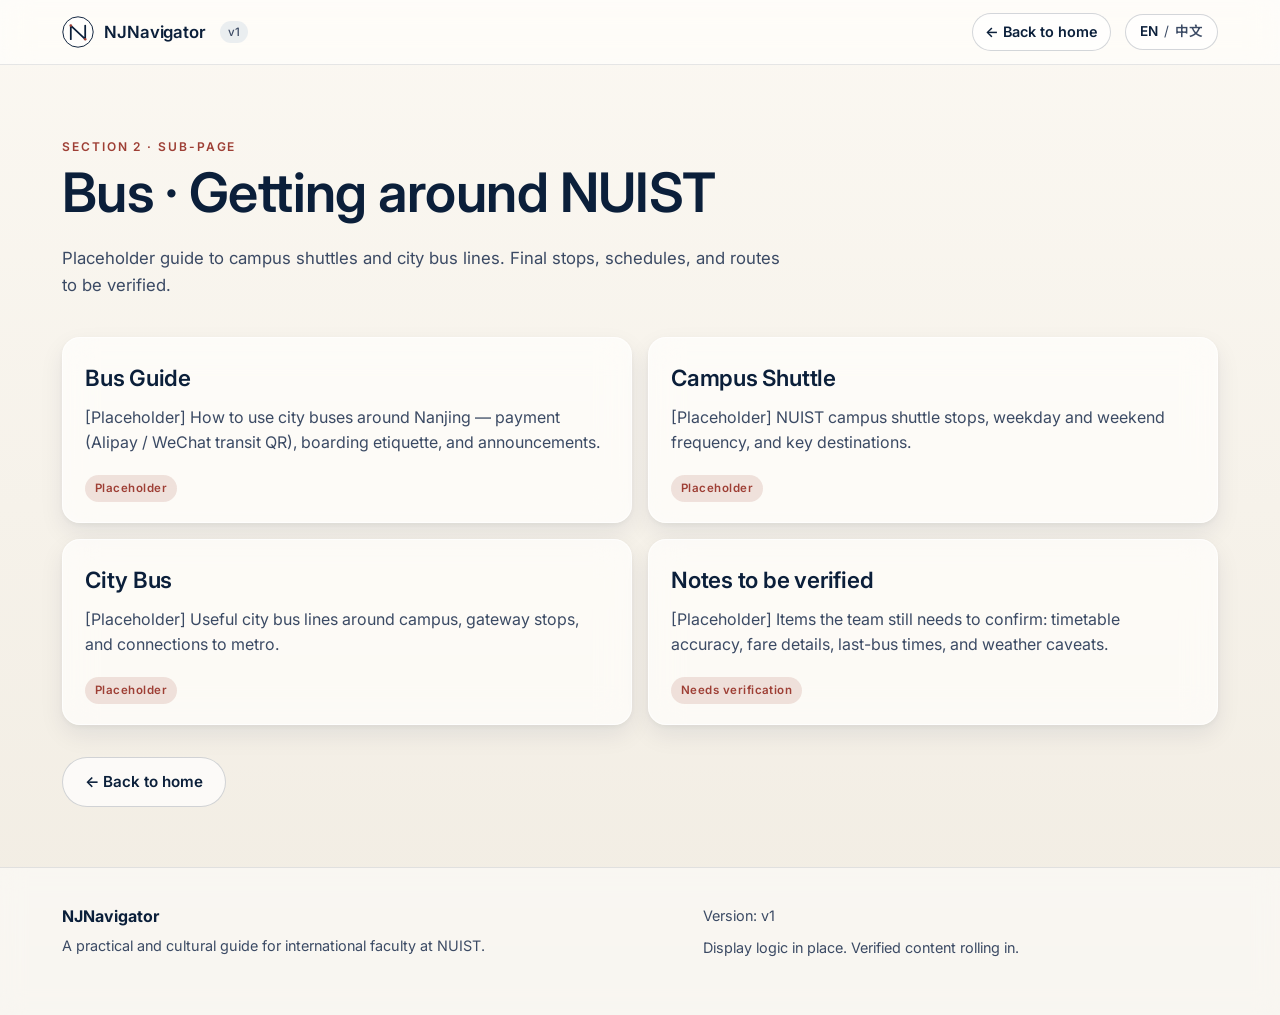
==== bus.html @ 623e55d2 "chore: v1-update ui & card deck & gallery" ====
<!doctype html>
<html lang="en" data-lang="en">
<head>
  <meta charset="utf-8" />
  <meta name="viewport" content="width=device-width, initial-scale=1, viewport-fit=cover" />
  <meta name="description" content="NJNavigator — Bus guide placeholder." />
  <title>Bus · NJNavigator</title>
  <link rel="preconnect" href="https://fonts.googleapis.com" />
  <link rel="preconnect" href="https://fonts.gstatic.com" crossorigin />
  <link href="https://fonts.googleapis.com/css2?family=Inter:wght@400;500;600;700&family=Noto+Sans+SC:wght@400;500;600&display=swap" rel="stylesheet" />
  <link rel="stylesheet" href="css/style.css" />
</head>
<body>
  <div class="bg-texture" aria-hidden="true"></div>

  <!-- Simplified header for the subpage -->
  <header class="site-header subpage-header">
    <div class="container nav-wrap">
      <a href="index.html" class="brand" aria-label="NJNavigator home">
        <span class="brand-mark" aria-hidden="true">
          <svg viewBox="0 0 40 40" width="32" height="32" role="img" aria-label="NJNavigator logo">
            <circle cx="20" cy="20" r="19" fill="rgba(255,255,255,0.6)" stroke="#0B1F3A" stroke-width="1.2"/>
            <path d="M11 29 V12 L29 29 V12" fill="none" stroke="#0B1F3A" stroke-width="2.2" stroke-linecap="round" stroke-linejoin="round"/>
            <circle cx="11" cy="12" r="1.6" fill="#9E3F35"/>
            <circle cx="29" cy="29" r="1.6" fill="#9E3F35"/>
          </svg>
        </span>
        <span class="brand-text">NJNavigator</span>
        <span class="brand-tag">v1</span>
      </a>

      <div class="subpage-nav">
        <a class="back-link" href="index.html" data-i18n="action.back">← Back to home</a>
        <button class="lang-toggle" id="langToggle" aria-label="Switch language">
          <span class="lang-en">EN</span>
          <span class="lang-sep">/</span>
          <span class="lang-zh">中文</span>
        </button>
      </div>
    </div>
  </header>

  <main class="subpage">
    <div class="container">
      <header class="section-head" style="margin-top:48px">
        <p class="eyebrow">Section 2 · Sub-page</p>
        <h1 data-i18n="bus.title">Bus · Getting around NUIST</h1>
        <p class="lede" data-i18n="bus.lede">Placeholder guide to campus shuttles and city bus lines. Final stops, schedules, and routes to be verified.</p>
      </header>

      <div class="grid grid-2">
        <article class="glass card">
          <h3 data-i18n="bus.section.guide.title">Bus Guide</h3>
          <p data-i18n="bus.section.guide.body">[Placeholder] How to use city buses around Nanjing — payment (Alipay / WeChat transit QR), boarding etiquette, and announcements.</p>
          <span class="tag tag-warn" data-i18n="tag.placeholder">Placeholder</span>
        </article>
        <article class="glass card">
          <h3 data-i18n="bus.section.shuttle.title">Campus Shuttle</h3>
          <p data-i18n="bus.section.shuttle.body">[Placeholder] NUIST campus shuttle stops, weekday and weekend frequency, and key destinations.</p>
          <span class="tag tag-warn" data-i18n="tag.placeholder">Placeholder</span>
        </article>
        <article class="glass card">
          <h3 data-i18n="bus.section.city.title">City Bus</h3>
          <p data-i18n="bus.section.city.body">[Placeholder] Useful city bus lines around campus, gateway stops, and connections to metro.</p>
          <span class="tag tag-warn" data-i18n="tag.placeholder">Placeholder</span>
        </article>
        <article class="glass card">
          <h3 data-i18n="bus.section.notes.title">Notes to be verified</h3>
          <p data-i18n="bus.section.notes.body">[Placeholder] Items the team still needs to confirm: timetable accuracy, fare details, last-bus times, and weather caveats.</p>
          <span class="tag tag-warn" data-i18n="tag.unverified">Needs verification</span>
        </article>
      </div>

      <div style="margin-top:32px">
        <a class="btn btn-ghost" href="index.html" data-i18n="action.back">← Back to home</a>
      </div>
    </div>
  </main>

  <footer class="site-footer">
    <div class="container footer-wrap">
      <div>
        <p class="footer-brand">NJNavigator</p>
        <p data-i18n="footer.tag">A practical and cultural guide for international faculty at NUIST.</p>
      </div>
      <div>
        <p data-i18n="footer.version">Version: v1</p>
        <p data-i18n="footer.note">Display logic in place. Verified content rolling in.</p>
      </div>
    </div>
  </footer>

  <script src="js/main.js" defer></script>
</body>
</html>
---- css/style.css ----
/* =================================================================
   NJNavigator v0 — stylesheet
   Visual direction: Apple Support + Structured / Duna + university portal
   Mobile-first, glassmorphism on a soft Nanjing-inspired backdrop.
   ================================================================= */

/* ---------- Design tokens ---------- */
:root {
  --navy: #0B1F3A;
  --soft-blue: #6F95BD;
  --brick: #9E3F35;
  --beige: #F4EFE7;
  --glass: rgba(255, 255, 255, 0.68);
  --glass-strong: rgba(255, 255, 255, 0.82);
  --text: #102033;
  --text-soft: #3b4a64;
  --line: rgba(11, 31, 58, 0.10);
  --line-strong: rgba(11, 31, 58, 0.18);
  --shadow-sm: 0 1px 2px rgba(11, 31, 58, 0.05), 0 2px 6px rgba(11, 31, 58, 0.05);
  --shadow-md: 0 10px 24px rgba(11, 31, 58, 0.08), 0 2px 6px rgba(11, 31, 58, 0.05);
  --shadow-lg: 0 24px 60px rgba(11, 31, 58, 0.14);
  --radius-sm: 10px;
  --radius: 18px;
  --radius-lg: 26px;
  --ease: cubic-bezier(.2,.7,.2,1);
  --fs-base: 16px;
  --container: 1200px;
}

/* ---------- Reset ---------- */
*, *::before, *::after { box-sizing: border-box; }
html, body { margin: 0; padding: 0; }
html { scroll-behavior: smooth; -webkit-text-size-adjust: 100%; }
img, svg { display: block; max-width: 100%; }
button { font: inherit; color: inherit; cursor: pointer; border: 0; background: none; }
a { color: inherit; text-decoration: none; }
ul, ol { padding: 0; margin: 0; list-style: none; }

/* ---------- Base ---------- */
body {
  font-family: 'Inter', 'Noto Sans SC', -apple-system, BlinkMacSystemFont, 'Segoe UI', Roboto, Helvetica, Arial, sans-serif;
  font-size: var(--fs-base);
  line-height: 1.6;
  color: var(--text);
  background: linear-gradient(180deg, #FBF8F2 0%, #F1ECE2 100%);
  min-height: 100vh;
  overflow-x: hidden;
}

html[data-lang="zh"] body { font-family: 'Noto Sans SC', 'Inter', system-ui, sans-serif; }

h1, h2, h3, h4, h5 { color: var(--navy); margin: 0 0 .4em; font-weight: 600; letter-spacing: -0.01em; }
h1 { font-size: clamp(2rem, 4vw + 1rem, 3.4rem); line-height: 1.1; }
h2 { font-size: clamp(1.7rem, 2.4vw + .8rem, 2.4rem); line-height: 1.18; }
h3 { font-size: clamp(1.15rem, .6vw + 1rem, 1.4rem); }
h4 { font-size: 1.05rem; }
h5 { font-size: .98rem; }
p  { margin: 0 0 .6em; color: var(--text-soft); }

.eyebrow {
  text-transform: uppercase;
  font-size: 0.75rem;
  letter-spacing: 0.16em;
  color: var(--brick);
  margin: 0 0 .6em;
  font-weight: 600;
}

.container {
  width: 100%;
  max-width: var(--container);
  margin: 0 auto;
  padding: 0 22px;
}

/* ---------- Background texture ---------- */
.bg-texture {
  position: fixed; inset: 0;
  z-index: -1;
  pointer-events: none;
  opacity: 0.85;
}

/* ---------- Header / Navigation ---------- */
.site-header {
  position: sticky; top: 0;
  z-index: 50;
  backdrop-filter: saturate(180%) blur(14px);
  -webkit-backdrop-filter: saturate(180%) blur(14px);
  background: rgba(255, 255, 255, 0.6);
  border-bottom: 1px solid var(--line);
  transition: background .3s var(--ease), box-shadow .3s var(--ease);
}
.site-header.is-scrolled {
  background: rgba(255, 255, 255, 0.82);
  box-shadow: var(--shadow-sm);
}
.nav-wrap {
  display: flex;
  align-items: center;
  justify-content: space-between;
  gap: 16px;
  min-height: 64px;
}
.brand {
  display: inline-flex;
  align-items: center;
  gap: 10px;
  color: var(--navy);
  font-weight: 600;
  font-size: 1.05rem;
  letter-spacing: -0.005em;
}
.brand-mark { display: inline-flex; }
.brand-tag {
  font-size: 0.72rem;
  font-weight: 500;
  color: var(--text-soft);
  background: rgba(111,149,189,0.14);
  padding: 2px 8px;
  border-radius: 999px;
  margin-left: 4px;
}

.primary-nav {
  display: flex;
  align-items: center;
  gap: 18px;
}
.primary-nav ul {
  display: flex;
  gap: 6px;
}
.primary-nav a {
  display: inline-block;
  padding: 8px 12px;
  border-radius: 10px;
  font-size: 0.95rem;
  color: var(--text);
  transition: background .2s var(--ease), color .2s var(--ease);
}
.primary-nav a:hover { background: rgba(11,31,58,0.06); color: var(--navy); }
.primary-nav a.is-active { color: var(--navy); background: rgba(111,149,189,0.18); }

.lang-toggle {
  border: 1px solid var(--line-strong);
  border-radius: 999px;
  padding: 6px 14px;
  font-size: 0.85rem;
  font-weight: 600;
  background: var(--glass);
  display: inline-flex;
  align-items: center;
  gap: 6px;
  transition: all .2s var(--ease);
}
.lang-toggle:hover { background: var(--glass-strong); border-color: var(--navy); }
.lang-toggle .lang-sep { color: var(--text-soft); font-weight: 400; }
html[data-lang="en"] .lang-toggle .lang-en { color: var(--navy); }
html[data-lang="en"] .lang-toggle .lang-zh { color: var(--text-soft); }
html[data-lang="zh"] .lang-toggle .lang-en { color: var(--text-soft); }
html[data-lang="zh"] .lang-toggle .lang-zh { color: var(--navy); }

.nav-toggle {
  display: none;
  width: 38px;
  height: 38px;
  border-radius: 10px;
  border: 1px solid var(--line-strong);
  flex-direction: column;
  justify-content: center;
  align-items: center;
  gap: 4px;
  background: var(--glass);
}
.nav-toggle span {
  display: block;
  width: 18px; height: 2px;
  background: var(--navy);
  border-radius: 2px;
  transition: transform .2s var(--ease), opacity .2s var(--ease);
}
.nav-toggle[aria-expanded="true"] span:nth-child(1) { transform: translateY(6px) rotate(45deg); }
.nav-toggle[aria-expanded="true"] span:nth-child(2) { opacity: 0; }
.nav-toggle[aria-expanded="true"] span:nth-child(3) { transform: translateY(-6px) rotate(-45deg); }

/* ---------- Hero ---------- */
.hero {
  position: relative;
  min-height: 78vh;
  display: flex;
  align-items: flex-end;
  padding: 80px 0 60px;
  overflow: hidden;
}
.hero-carousel {
  position: absolute;
  inset: 0;
  z-index: 0;
}
.hero-slides {
  position: relative;
  width: 100%;
  height: 100%;
}
.hero-slide {
  position: absolute; inset: 0;
  opacity: 0;
  transition: opacity 1.4s var(--ease);
  background-size: cover;
  background-position: center;
}
.hero-slide.is-active { opacity: 1; }
.hero-slide::before {
  content: "";
  position: absolute; inset: 0;
  background: linear-gradient(180deg, rgba(255,255,255,0.55) 0%, rgba(244,239,231,0.85) 100%);
}
/* placeholder visuals — each slide gets its own soft gradient + label */
.hero-slide[data-img="IMG-HERO-01"] { background-image: linear-gradient(135deg, #cdd9e8 0%, #9bb4d1 100%); }
.hero-slide[data-img="IMG-HERO-02"] { background-image: linear-gradient(135deg, #d9cfc5 0%, #9e7a6c 100%); }
.hero-slide[data-img="IMG-HERO-03"] { background-image: linear-gradient(135deg, #c7dde2 0%, #88a9b1 100%); }
.hero-slide[data-img="IMG-HERO-04"] { background-image: linear-gradient(135deg, #d4d8e0 0%, #6f95bd 100%); }
.hero-slide[data-img="IMG-HERO-05"] { background-image: linear-gradient(135deg, #e5ddd0 0%, #b5a07b 100%); }
.hero-slide::after {
  content: attr(data-img) "\A " attr(data-desc-en);
  white-space: pre;
  position: absolute;
  bottom: 24px; right: 24px;
  padding: 8px 14px;
  background: rgba(255,255,255,0.7);
  border: 1px solid var(--line);
  border-radius: 999px;
  font-size: 0.75rem;
  color: var(--text-soft);
  letter-spacing: 0.04em;
}
html[data-lang="zh"] .hero-slide::after {
  content: attr(data-img) "\A " attr(data-desc-zh);
}

.carousel-arrow {
  position: absolute;
  top: 50%;
  transform: translateY(-50%);
  width: 44px; height: 44px;
  border-radius: 50%;
  background: var(--glass-strong);
  border: 1px solid var(--line);
  box-shadow: var(--shadow-sm);
  font-size: 1.4rem;
  color: var(--navy);
  z-index: 3;
  transition: transform .2s var(--ease), background .2s var(--ease);
}
.carousel-arrow:hover { transform: translateY(-50%) scale(1.06); background: #fff; }
.carousel-arrow.prev { left: 16px; }
.carousel-arrow.next { right: 16px; }

.carousel-dots {
  position: absolute;
  bottom: 18px;
  left: 50%;
  transform: translateX(-50%);
  display: flex;
  gap: 8px;
  z-index: 3;
}
.carousel-dots button {
  width: 8px; height: 8px;
  border-radius: 999px;
  background: rgba(11,31,58,0.25);
  transition: all .2s var(--ease);
}
.carousel-dots button.is-active { background: var(--navy); width: 24px; }

.hero-overlay {
  position: relative;
  z-index: 2;
  width: 100%;
}
.hero-card {
  max-width: 640px;
  padding: 36px 36px 32px;
  border-radius: var(--radius-lg);
}
.hero-title { margin-bottom: 12px; }
.hero-sub {
  font-size: 1.1rem;
  color: var(--text);
  margin-bottom: 24px;
}
.hero-cta {
  display: flex;
  gap: 12px;
  flex-wrap: wrap;
  margin-bottom: 18px;
}
.hero-note {
  font-size: 0.8rem;
  color: var(--text-soft);
  margin: 0;
}

/* ---------- Buttons ---------- */
.btn {
  display: inline-flex;
  align-items: center;
  justify-content: center;
  padding: 12px 22px;
  border-radius: 999px;
  font-weight: 600;
  font-size: 0.95rem;
  transition: transform .2s var(--ease), background .2s var(--ease), box-shadow .2s var(--ease);
  white-space: nowrap;
}
.btn-primary {
  background: var(--navy);
  color: #fff;
  box-shadow: 0 6px 18px rgba(11,31,58,0.22);
}
.btn-primary:hover { transform: translateY(-1px); background: #0d2547; }
.btn-ghost {
  background: rgba(255,255,255,0.7);
  border: 1px solid var(--line-strong);
  color: var(--navy);
}
.btn-ghost:hover { background: #fff; transform: translateY(-1px); }

/* ---------- Glass surface ---------- */
.glass {
  background: var(--glass);
  border: 1px solid rgba(255,255,255,0.7);
  border-radius: var(--radius);
  backdrop-filter: blur(16px) saturate(160%);
  -webkit-backdrop-filter: blur(16px) saturate(160%);
  box-shadow: var(--shadow-md);
}

/* ---------- Sections ---------- */
.section {
  padding: 92px 0;
  position: relative;
}
.section-tinted {
  background: linear-gradient(180deg, rgba(244,239,231,0.55) 0%, rgba(255,255,255,0.0) 100%);
}
.section-story {
  background:
    radial-gradient(1200px 600px at 80% 10%, rgba(111,149,189,0.18) 0%, transparent 60%),
    radial-gradient(800px 500px at 10% 90%, rgba(158,63,53,0.10) 0%, transparent 60%);
}
.section-head {
  max-width: 720px;
  margin: 0 0 38px;
}
.lede {
  font-size: 1.05rem;
  color: var(--text-soft);
}
.subhead {
  margin: 48px 0 18px;
  font-size: 1.25rem;
  color: var(--navy);
}

/* ---------- Grids ---------- */
.grid { display: grid; gap: 16px; }
.grid-2 { grid-template-columns: repeat(2, minmax(0,1fr)); }
.grid-3 { grid-template-columns: repeat(3, minmax(0,1fr)); }
.grid-4 { grid-template-columns: repeat(4, minmax(0,1fr)); }

/* ---------- Cards ---------- */
.card {
  padding: 22px 22px 20px;
  transition: transform .25s var(--ease), box-shadow .25s var(--ease);
  position: relative;
}
.card:hover { transform: translateY(-3px); box-shadow: var(--shadow-lg); }
.card-icon {
  display: inline-flex;
  align-items: center;
  justify-content: center;
  min-width: 60px;
  height: 38px;
  padding: 0 14px;
  border-radius: 12px;
  background: var(--navy);
  color: #fff;
  font-weight: 700;
  letter-spacing: 0.04em;
  margin-bottom: 14px;
}

.app-card {
  padding: 20px;
  text-align: left;
  transition: transform .25s var(--ease), box-shadow .25s var(--ease);
}
.app-card:hover { transform: translateY(-2px); box-shadow: var(--shadow-lg); }
.app-icon {
  width: 46px; height: 46px;
  border-radius: 12px;
  background: linear-gradient(135deg, var(--soft-blue), var(--navy));
  color: #fff;
  display: flex; align-items: center; justify-content: center;
  font-size: 1.3rem;
  font-weight: 600;
  margin-bottom: 12px;
}

.tip { padding: 22px 24px; border-left: 3px solid var(--brick); }

/* ---------- Tags ---------- */
.tag {
  display: inline-block;
  padding: 4px 10px;
  border-radius: 999px;
  font-size: 0.72rem;
  font-weight: 600;
  letter-spacing: 0.04em;
  margin-top: 10px;
}
.tag-ok { background: rgba(91, 145, 95, 0.14); color: #36603a; }
.tag-warn { background: rgba(158, 63, 53, 0.14); color: var(--brick); }

.placeholder-line {
  font-family: 'JetBrains Mono', 'Consolas', monospace;
  font-size: 0.82rem;
  color: var(--text-soft);
  background: rgba(11,31,58,0.05);
  border-radius: 8px;
  padding: 8px 12px;
  margin: 8px 0;
}

/* ---------- Campus points ---------- */
.point-id, .t-id, .map-id {
  display: inline-block;
  font-family: 'JetBrains Mono', 'Consolas', monospace;
  font-size: 0.7rem;
  letter-spacing: 0.08em;
  color: var(--text-soft);
  background: rgba(11,31,58,0.06);
  padding: 3px 8px;
  border-radius: 6px;
  margin-bottom: 10px;
}
.campus-point .bullet, .bullet { padding-left: 0; margin-top: 8px; }
.bullet li {
  position: relative;
  padding-left: 16px;
  font-size: 0.92rem;
  color: var(--text-soft);
  margin-bottom: 4px;
}
.bullet li::before {
  content: "";
  position: absolute;
  left: 0; top: 11px;
  width: 6px; height: 6px;
  background: var(--soft-blue);
  border-radius: 50%;
}

/* ---------- Food cards ---------- */
.food-card { padding: 20px; }
.sensory {
  margin: 8px 0 0;
  display: grid;
  grid-template-columns: 86px 1fr;
  gap: 4px 12px;
  font-size: 0.88rem;
}
.sensory dt { color: var(--navy); font-weight: 600; }
.sensory dd { margin: 0; color: var(--text-soft); font-family: 'JetBrains Mono', 'Consolas', monospace; font-size: 0.82rem; }

/* ---------- Image placeholder ---------- */
.img-ph {
  position: relative;
  aspect-ratio: 16 / 9;
  border-radius: var(--radius);
  background:
    repeating-linear-gradient(135deg, rgba(11,31,58,0.04) 0 12px, rgba(11,31,58,0.07) 12px 24px),
    linear-gradient(135deg, #e8ddd0, #cdd9e8);
  border: 1px dashed var(--line-strong);
  display: flex;
  flex-direction: column;
  align-items: center;
  justify-content: center;
  text-align: center;
  padding: 18px;
  color: var(--navy);
  overflow: hidden;
}
.img-ph::before {
  content: "Photo Placeholder";
  font-size: 0.75rem;
  letter-spacing: 0.16em;
  text-transform: uppercase;
  color: var(--brick);
  font-weight: 600;
  margin-bottom: 6px;
}
.img-ph::after {
  content: attr(data-img) "\A" attr(data-desc-en) "\A To be replaced by group photo or official image.";
  white-space: pre-line;
  font-size: 0.85rem;
  color: var(--text-soft);
  line-height: 1.5;
  max-width: 30ch;
}
html[data-lang="zh"] .img-ph::before { content: "图片占位"; }
html[data-lang="zh"] .img-ph::after {
  content: attr(data-img) "\A" attr(data-desc-zh) "\A 后续将由小组照片或官方图片替换。";
}
.img-ph.small { aspect-ratio: 4 / 3; margin-bottom: 14px; }

/* ---------- Map embed ---------- */
.map-embed {
  position: relative;
  width: 100%;
  border-radius: var(--radius);
  overflow: hidden;
  background: rgba(255,255,255,0.5);
  border: 1px solid var(--line);
  box-shadow: var(--shadow-sm);
}
.map-placeholder {
  aspect-ratio: 16 / 7;
  display: flex;
  flex-direction: column;
  align-items: center;
  justify-content: center;
  padding: 24px;
  text-align: center;
  background:
    repeating-linear-gradient(90deg, rgba(111,149,189,0.05) 0 18px, rgba(111,149,189,0.10) 18px 36px),
    repeating-linear-gradient(0deg, rgba(111,149,189,0.05) 0 18px, rgba(111,149,189,0.10) 18px 36px);
}
.map-placeholder p { color: var(--text-soft); font-size: 0.95rem; margin: 0; }
.route-card .map-embed { margin-top: 16px; }
.route-card .map-placeholder { aspect-ratio: 16 / 9; }

/* ---------- Timeline ---------- */
.timeline {
  position: relative;
  display: grid;
  grid-template-columns: repeat(3, 1fr);
  gap: 18px;
  margin-top: 8px;
}
.timeline::before {
  content: "";
  position: absolute;
  top: 28px;
  left: 6%;
  right: 6%;
  height: 2px;
  background: linear-gradient(90deg, var(--soft-blue), var(--brick));
  opacity: 0.4;
  z-index: 0;
}
.timeline-item {
  position: relative;
  padding: 22px 20px;
  background: var(--glass);
  border-radius: var(--radius);
  border: 1px solid rgba(255,255,255,0.7);
  box-shadow: var(--shadow-sm);
}
.timeline-item::before {
  content: "";
  position: absolute;
  top: -8px; left: 22px;
  width: 16px; height: 16px;
  background: #fff;
  border: 2px solid var(--brick);
  border-radius: 50%;
  box-shadow: 0 0 0 4px rgba(158,63,53,0.10);
}

/* ---------- Deep dive ---------- */
.deepdive { padding: 24px; }

/* ---------- Routes ---------- */
.route-card { padding: 24px; }
.route-card header { margin-bottom: 14px; }
.steps { display: grid; gap: 12px; }
.steps li {
  position: relative;
  padding: 14px 16px 14px 44px;
  background: rgba(255,255,255,0.55);
  border-radius: var(--radius-sm);
  border: 1px solid var(--line);
  counter-increment: step;
}
.steps { counter-reset: step; }
.steps li::before {
  content: counter(step);
  position: absolute;
  left: 14px; top: 14px;
  width: 22px; height: 22px;
  border-radius: 50%;
  background: var(--navy);
  color: #fff;
  display: flex; align-items: center; justify-content: center;
  font-size: 0.78rem;
  font-weight: 700;
}
.steps p { margin: 2px 0; font-size: 0.88rem; }

/* ---------- Phrases / refs ---------- */
.phrase-grid .phrase { padding: 16px 18px; }
.phrase h5 { margin-bottom: 4px; }
.phrase p { margin: 2px 0; font-size: 0.9rem; }
.refs { display: grid; gap: 6px; }
.refs li { font-size: 0.92rem; color: var(--text-soft); padding: 6px 0; border-bottom: 1px dashed var(--line); }
.refs li:last-child { border-bottom: 0; }

.qr-card { display: flex; flex-direction: column; align-items: center; text-align: center; padding: 24px; }
.qr-ph { margin: 8px 0 12px; padding: 10px; background: #fff; border-radius: 12px; border: 1px solid var(--line); }

/* ---------- Footer ---------- */
.site-footer {
  border-top: 1px solid var(--line);
  padding: 36px 0 48px;
  background: rgba(255,255,255,0.5);
  backdrop-filter: blur(12px);
}
.footer-wrap {
  display: grid;
  grid-template-columns: 1.2fr 1fr;
  gap: 22px;
  font-size: 0.9rem;
  color: var(--text-soft);
}
.footer-brand { color: var(--navy); font-weight: 700; margin: 0 0 4px; font-size: 1rem; }

/* ---------- Reveal on scroll ---------- */
.reveal {
  opacity: 0;
  transform: translateY(18px);
  transition: opacity .8s var(--ease), transform .8s var(--ease);
}
.reveal.is-in { opacity: 1; transform: translateY(0); }

/* ---------- Language fade ---------- */
.lang-fading [data-i18n] { transition: opacity .25s ease; opacity: 0.1; }
[data-i18n] { transition: opacity .35s ease; }

/* ---------- Responsive ---------- */
@media (max-width: 960px) {
  .grid-4 { grid-template-columns: repeat(2, minmax(0,1fr)); }
  .grid-3 { grid-template-columns: repeat(2, minmax(0,1fr)); }
  .timeline { grid-template-columns: 1fr; }
  .timeline::before { display: none; }
  .footer-wrap { grid-template-columns: 1fr; }
}

@media (max-width: 720px) {
  .nav-toggle { display: flex; }
  .primary-nav {
    position: absolute;
    top: 64px; left: 0; right: 0;
    background: rgba(255,255,255,0.96);
    backdrop-filter: blur(20px);
    flex-direction: column;
    align-items: stretch;
    gap: 0;
    padding: 12px 18px 18px;
    border-bottom: 1px solid var(--line);
    transform: translateY(-12px);
    opacity: 0;
    pointer-events: none;
    transition: opacity .25s var(--ease), transform .25s var(--ease);
  }
  .primary-nav.is-open {
    opacity: 1; transform: translateY(0); pointer-events: auto;
  }
  .primary-nav ul {
    flex-direction: column;
    gap: 2px;
    margin-bottom: 10px;
  }
  .primary-nav a { padding: 12px 14px; font-size: 1rem; }
  .lang-toggle { align-self: flex-start; }

  .section { padding: 64px 0; }
  .hero { min-height: 70vh; padding: 56px 0 40px; }
  .hero-card { padding: 26px 22px; }
  .grid-2, .grid-3, .grid-4 { grid-template-columns: 1fr; }
  .carousel-arrow { width: 38px; height: 38px; }
  .sensory { grid-template-columns: 70px 1fr; }
  .brand-tag { display: none; }
}

@media (max-width: 420px) {
  .hero-cta .btn { flex: 1 1 auto; }
  h1 { font-size: 1.8rem; }
  h2 { font-size: 1.5rem; }
}

@media (prefers-reduced-motion: reduce) {
  *, *::before, *::after {
    animation-duration: 0.01ms !important;
    transition-duration: 0.01ms !important;
  }
  html { scroll-behavior: auto; }
}

/* =================================================================
   v1 — display logic and interaction layer
   ================================================================= */

/* ---------- App-icon PNGs (Essential Apps) ---------- */
.app-icon.app-icon-img {
  background: rgba(255,255,255,0.85);
  padding: 6px;
  width: 56px;
  height: 56px;
}
.app-icon.app-icon-img img {
  width: 100%; height: 100%;
  object-fit: contain;
  border-radius: 8px;
}
.app-icon-fallback {
  display: flex; align-items: center; justify-content: center;
  width: 100%; height: 100%;
  border-radius: 8px;
  background: linear-gradient(135deg, var(--soft-blue), var(--navy));
  color: #fff;
  font-weight: 700;
  font-size: 1.3rem;
}

/* ---------- Clickable cards / map links ---------- */
.clickable {
  cursor: pointer;
  text-align: left;
  width: 100%;
  font-family: inherit;
  color: inherit;
  display: block;
}
.clickable:hover { transform: translateY(-3px); box-shadow: var(--shadow-lg); }
.clickable:focus-visible {
  outline: 2px solid var(--navy);
  outline-offset: 3px;
}
.card-go {
  display: inline-block;
  margin-top: 12px;
  font-size: 0.82rem;
  font-weight: 600;
  color: var(--brick);
  letter-spacing: 0.02em;
}
button.clickable { background: var(--glass); }
a.clickable { color: inherit; text-decoration: none; }

.map-link {
  display: block;
  width: 100%;
  cursor: pointer;
  text-align: inherit;
  font-family: inherit;
  color: inherit;
  border: 1px solid var(--line);
  transition: transform .2s var(--ease), box-shadow .2s var(--ease);
}
.map-link:hover {
  transform: translateY(-2px);
  box-shadow: var(--shadow-md);
}
.map-cta {
  margin-top: 10px !important;
  color: var(--brick);
  font-weight: 600;
  font-size: 0.88rem;
}

/* ---------- Bus card accent ---------- */
.card-bus {
  background: linear-gradient(180deg, rgba(111,149,189,0.18), rgba(255,255,255,0.68));
}

/* ---------- Food images inside cards ---------- */
.food-card .food-img { margin: 8px 0 12px; aspect-ratio: 4 / 3; }

/* ---------- Show More cards ---------- */
.showmore-card {
  display: flex;
  flex-direction: column;
  align-items: flex-start;
  justify-content: center;
  text-align: left;
  background:
    linear-gradient(180deg, rgba(158,63,53,0.10), rgba(255,255,255,0.68));
  border: 1px dashed rgba(158,63,53,0.45);
  min-height: 180px;
  transition: transform .25s var(--ease), box-shadow .25s var(--ease);
}
.showmore-card:hover { transform: translateY(-3px); box-shadow: var(--shadow-lg); }
.showmore-mark {
  font-size: 2.4rem;
  line-height: 1;
  color: var(--brick);
  font-weight: 300;
  margin-bottom: 6px;
}

.btn-sm { padding: 8px 14px; font-size: 0.85rem; }
.showmore-btn { margin-top: 10px; }

/* ---------- Story timeline triggers ---------- */
.timeline li { list-style: none; }
.timeline-item.clickable {
  width: 100%;
  text-align: left;
  cursor: pointer;
  transition: transform .25s var(--ease), box-shadow .25s var(--ease);
}
.timeline-item.clickable:hover { transform: translateY(-3px); box-shadow: var(--shadow-md); }

/* ---------- Deep-dive card deck ---------- */
.deck {
  position: relative;
  margin-top: 30px;
  padding: 0 56px;
}
.deck-viewport {
  overflow: hidden;
  border-radius: var(--radius);
}
.deck-track {
  display: flex;
  transition: transform .55s var(--ease);
  will-change: transform;
}
.deck-group {
  flex: 0 0 100%;
  display: grid;
  grid-template-columns: 1fr 1fr;
  gap: 16px;
}
.deck-arrow {
  position: absolute;
  top: 50%;
  transform: translateY(-50%);
  width: 44px; height: 44px;
  border-radius: 50%;
  background: var(--glass-strong);
  border: 1px solid var(--line);
  box-shadow: var(--shadow-sm);
  font-size: 1.4rem;
  color: var(--navy);
  z-index: 3;
  transition: transform .2s var(--ease), background .2s var(--ease);
}
.deck-arrow:hover { transform: translateY(-50%) scale(1.06); background: #fff; }
.deck-arrow.prev { left: 4px; }
.deck-arrow.next { right: 4px; }
.deck-dots {
  display: flex;
  justify-content: center;
  gap: 8px;
  margin-top: 14px;
}
.deck-dots button {
  width: 8px; height: 8px;
  border-radius: 999px;
  background: rgba(11,31,58,0.25);
  transition: all .2s var(--ease);
}
.deck-dots button.is-active { background: var(--navy); width: 24px; }
.deepdive-cat {
  display: inline-block;
  font-size: 0.7rem;
  letter-spacing: 0.12em;
  text-transform: uppercase;
  padding: 3px 9px;
  border-radius: 999px;
  background: rgba(111,149,189,0.18);
  color: var(--navy);
  margin-bottom: 6px;
  font-weight: 600;
}
.deepdive-sub {
  font-size: 0.9rem;
  color: var(--text-soft);
  margin-top: -4px;
  margin-bottom: 8px;
  font-style: italic;
}

/* ---------- Route galleries ---------- */
.route-gallery {
  position: relative;
  margin-bottom: 14px;
}
.route-slides {
  position: relative;
  aspect-ratio: 4 / 3;
  border-radius: var(--radius);
  overflow: hidden;
}
.route-slide {
  position: absolute; inset: 0;
  margin: 0;
  opacity: 0;
  transition: opacity .5s var(--ease);
  border-radius: var(--radius);
}
.route-slide.is-active { opacity: 1; position: absolute; }
.route-slide.img-ph.small { aspect-ratio: 4 / 3; margin: 0; }
.gallery-arrow {
  position: absolute;
  top: 50%;
  transform: translateY(-50%);
  width: 36px; height: 36px;
  border-radius: 50%;
  background: rgba(255,255,255,0.82);
  border: 1px solid var(--line);
  color: var(--navy);
  font-size: 1.2rem;
  box-shadow: var(--shadow-sm);
  z-index: 3;
  transition: transform .2s var(--ease);
}
.gallery-arrow:hover { transform: translateY(-50%) scale(1.06); }
.gallery-arrow.prev { left: 8px; }
.gallery-arrow.next { right: 8px; }
.gallery-dots {
  position: absolute;
  bottom: 10px; left: 50%;
  transform: translateX(-50%);
  display: flex;
  gap: 6px;
  z-index: 3;
}
.gallery-dots button {
  width: 7px; height: 7px;
  border-radius: 999px;
  background: rgba(11,31,58,0.30);
  transition: all .2s var(--ease);
}
.gallery-dots button.is-active { background: var(--navy); width: 20px; }

/* ---------- QR card stack ---------- */
.qr-stack { position: relative; }
.qr-track {
  position: relative;
  width: 100%;
  min-height: 230px;
}
.qr-slide {
  position: absolute; inset: 0;
  display: flex;
  flex-direction: column;
  align-items: center;
  justify-content: flex-start;
  opacity: 0;
  transform: translateY(8px);
  transition: opacity .45s var(--ease), transform .45s var(--ease);
  pointer-events: none;
}
.qr-slide.is-active {
  opacity: 1;
  transform: translateY(0);
  pointer-events: auto;
  position: relative;
}
.qr-purpose {
  margin: 4px 0 2px;
  font-weight: 600;
  color: var(--navy);
  font-size: 0.95rem;
}
.qr-body {
  font-size: 0.85rem;
  color: var(--text-soft);
  margin: 0;
  text-align: center;
}
.qr-id {
  font-family: 'JetBrains Mono','Consolas',monospace;
  font-size: 0.78rem;
  color: var(--text-soft);
}
.qr-controls {
  display: flex;
  align-items: center;
  justify-content: center;
  gap: 12px;
  margin-top: 14px;
}
.qr-arrow {
  width: 32px; height: 32px;
  border-radius: 50%;
  background: var(--glass-strong);
  border: 1px solid var(--line);
  color: var(--navy);
  font-size: 1.1rem;
  transition: transform .2s var(--ease);
}
.qr-arrow:hover { transform: scale(1.06); background: #fff; }
.qr-dots {
  display: flex;
  gap: 6px;
}
.qr-dots button {
  width: 7px; height: 7px;
  border-radius: 999px;
  background: rgba(11,31,58,0.30);
  transition: all .2s var(--ease);
}
.qr-dots button.is-active { background: var(--navy); width: 18px; }

/* ---------- Modal system ---------- */
.modal-root {
  position: fixed; inset: 0;
  z-index: 100;
  display: flex;
  align-items: center;
  justify-content: center;
  padding: 24px;
}
.modal-root[hidden] { display: none; }
.modal-overlay {
  position: absolute; inset: 0;
  background: rgba(11,31,58,0.45);
  backdrop-filter: blur(4px);
  -webkit-backdrop-filter: blur(4px);
  animation: modalFade .25s var(--ease);
}
.modal-dialog {
  position: relative;
  width: min(560px, 100%);
  max-height: 86vh;
  overflow: auto;
  padding: 28px 28px 22px;
  border-radius: var(--radius-lg);
  background: rgba(255,255,255,0.94);
  box-shadow: var(--shadow-lg);
  animation: modalRise .3s var(--ease);
}
.modal-close {
  position: absolute;
  top: 12px; right: 14px;
  width: 34px; height: 34px;
  border-radius: 50%;
  font-size: 1.4rem;
  color: var(--navy);
  background: rgba(11,31,58,0.06);
  transition: background .2s var(--ease);
}
.modal-close:hover { background: rgba(11,31,58,0.12); }
.modal-title {
  margin: 0 0 12px;
  padding-right: 36px;
}
.modal-body { color: var(--text-soft); font-size: 0.95rem; line-height: 1.65; }
.modal-body p { margin: 0 0 10px; }

@keyframes modalFade { from { opacity: 0 } to { opacity: 1 } }
@keyframes modalRise { from { opacity: 0; transform: translateY(8px) scale(.98) } to { opacity: 1; transform: none } }

body.modal-open { overflow: hidden; }

/* ---------- Restaurant list inside modal ---------- */
.restaurant-list { display: grid; gap: 10px; margin: 6px 0 0; }
.restaurant-item {
  display: grid;
  grid-template-columns: 1fr auto;
  gap: 10px;
  align-items: center;
  padding: 12px 14px;
  border-radius: var(--radius-sm);
  background: rgba(111,149,189,0.10);
  border: 1px solid var(--line);
}
.restaurant-item .r-name { font-weight: 600; color: var(--navy); margin: 0 0 2px; }
.restaurant-item .r-addr { font-size: 0.85rem; color: var(--text-soft); margin: 0; }
.restaurant-item .btn-go {
  padding: 8px 14px;
  border-radius: 999px;
  background: var(--navy);
  color: #fff;
  font-weight: 600;
  font-size: 0.82rem;
  transition: transform .2s var(--ease), background .2s var(--ease);
}
.restaurant-item .btn-go:hover { transform: translateY(-1px); background: #0d2547; }

/* ---------- v1 subpage header ---------- */
.subpage-header .subpage-nav {
  display: flex;
  align-items: center;
  gap: 14px;
}
.back-link {
  font-size: 0.9rem;
  font-weight: 600;
  color: var(--navy);
  padding: 6px 12px;
  border-radius: 999px;
  border: 1px solid var(--line-strong);
  background: var(--glass);
  transition: background .2s var(--ease), border-color .2s var(--ease);
}
.back-link:hover { background: var(--glass-strong); border-color: var(--navy); }
.subpage { padding: 24px 0 60px; }

.modal-intro {
  font-size: 0.9rem;
  color: var(--text-soft);
  margin: 0 0 12px;
  padding: 10px 12px;
  background: rgba(111,149,189,0.10);
  border-radius: var(--radius-sm);
  border-left: 3px solid var(--soft-blue);
}

/* ---------- Responsive overrides for v1 components ---------- */
@media (max-width: 720px) {
  .deck { padding: 0 40px; }
  .deck-group { grid-template-columns: 1fr; }
  .restaurant-item { grid-template-columns: 1fr; }
  .restaurant-item .btn-go { justify-self: start; }
  .qr-track { min-height: 250px; }
  .app-icon.app-icon-img { width: 52px; height: 52px; }
}
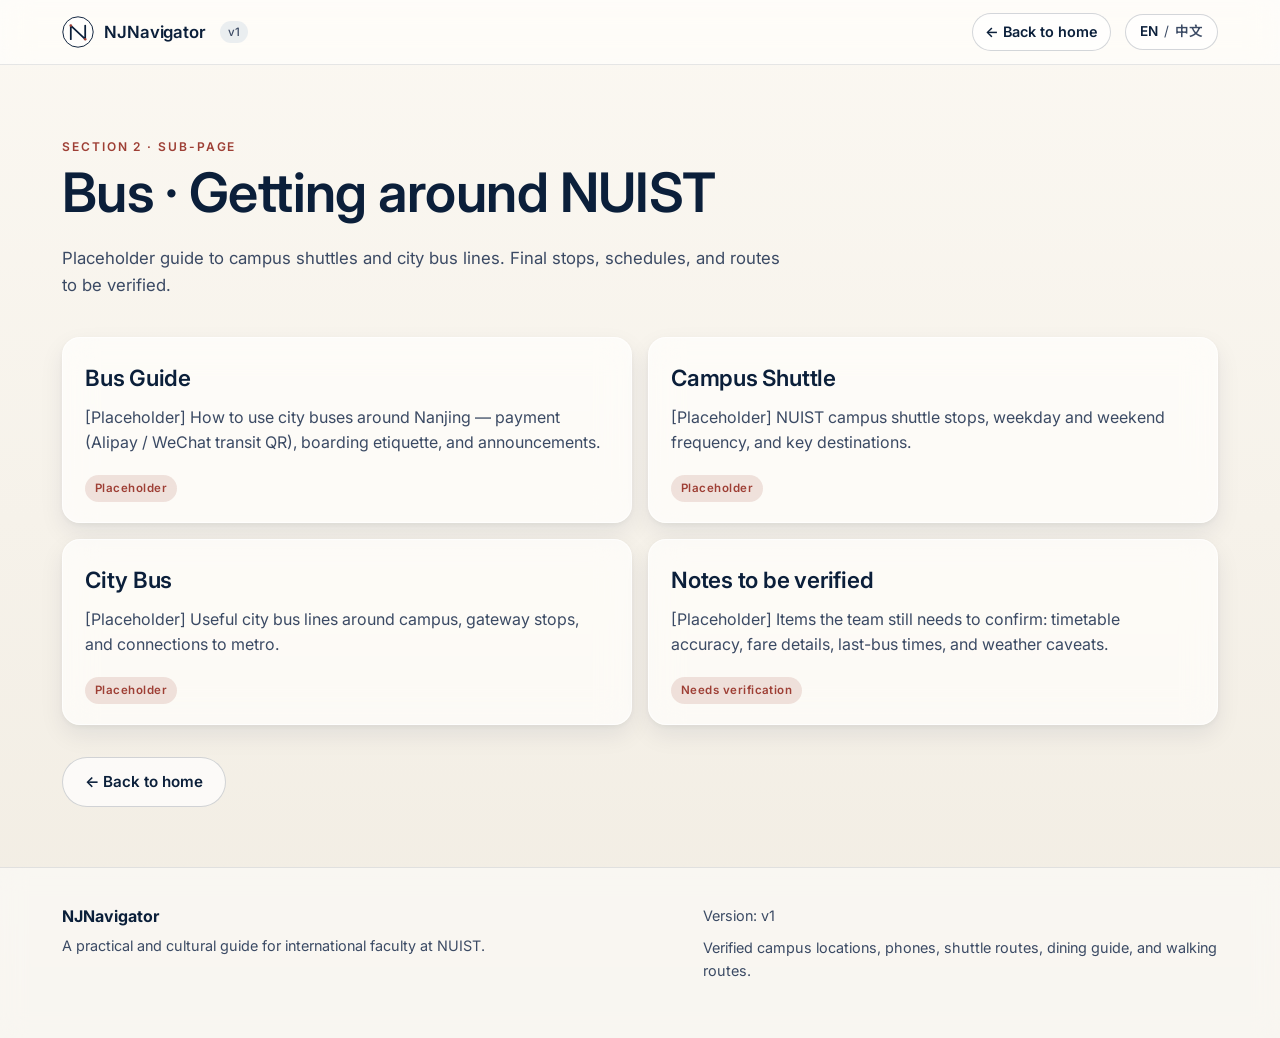
==== commit f10b122a: "chore: v3.1 -- done !" ====
--- a/bus.html
+++ b/bus.html
@@ -3,8 +3,24 @@
 <head>
   <meta charset="utf-8" />
   <meta name="viewport" content="width=device-width, initial-scale=1, viewport-fit=cover" />
-  <meta name="description" content="NJNavigator — Bus guide placeholder." />
+  <meta name="description" content="NJNavigator — Bus guide." />
   <title>Bus · NJNavigator</title>
+
+  <!-- NJNavigator icons + PWA -->
+  <link rel="icon" href="assets/icons/favicon.ico" sizes="any">
+  <link rel="icon" type="image/png" sizes="16x16" href="assets/icons/favicon-16x16.png">
+  <link rel="icon" type="image/png" sizes="32x32" href="assets/icons/favicon-32x32.png">
+  <link rel="icon" type="image/png" sizes="48x48" href="assets/icons/favicon-48x48.png">
+  <link rel="apple-touch-icon" sizes="180x180" href="assets/icons/apple-touch-icon.png">
+  <link rel="manifest" href="assets/icons/site.webmanifest">
+  <meta name="theme-color" content="#ffffff">
+  <meta name="application-name" content="NJNavigator">
+  <meta name="apple-mobile-web-app-title" content="NJNavigator">
+  <meta name="apple-mobile-web-app-capable" content="yes">
+  <meta name="mobile-web-app-capable" content="yes">
+  <meta name="apple-mobile-web-app-status-bar-style" content="default">
+  <meta name="msapplication-config" content="assets/icons/browserconfig.xml">
+
   <link rel="preconnect" href="https://fonts.googleapis.com" />
   <link rel="preconnect" href="https://fonts.gstatic.com" crossorigin />
   <link href="https://fonts.googleapis.com/css2?family=Inter:wght@400;500;600;700&family=Noto+Sans+SC:wght@400;500;600&display=swap" rel="stylesheet" />
--- a/css/style.css
+++ b/css/style.css
@@ -206,7 +206,7 @@
 .hero-slide {
   position: absolute; inset: 0;
   opacity: 0;
-  transition: opacity 1.4s var(--ease);
+  transition: opacity .8s var(--ease);
   background-size: cover;
   background-position: center;
 }
@@ -214,29 +214,25 @@
 .hero-slide::before {
   content: "";
   position: absolute; inset: 0;
-  background: linear-gradient(180deg, rgba(255,255,255,0.55) 0%, rgba(244,239,231,0.85) 100%);
-}
-/* placeholder visuals — each slide gets its own soft gradient + label */
-.hero-slide[data-img="IMG-HERO-01"] { background-image: linear-gradient(135deg, #cdd9e8 0%, #9bb4d1 100%); }
-.hero-slide[data-img="IMG-HERO-02"] { background-image: linear-gradient(135deg, #d9cfc5 0%, #9e7a6c 100%); }
-.hero-slide[data-img="IMG-HERO-03"] { background-image: linear-gradient(135deg, #c7dde2 0%, #88a9b1 100%); }
-.hero-slide[data-img="IMG-HERO-04"] { background-image: linear-gradient(135deg, #d4d8e0 0%, #6f95bd 100%); }
-.hero-slide[data-img="IMG-HERO-05"] { background-image: linear-gradient(135deg, #e5ddd0 0%, #b5a07b 100%); }
-.hero-slide::after {
-  content: attr(data-img) "\A " attr(data-desc-en);
-  white-space: pre;
+  background: linear-gradient(180deg, rgba(255,255,255,0.18) 0%, rgba(244,239,231,0.62) 100%);
+}
+/* Hero per-slide label pill, bottom-right — i18n driven via .hero-label */
+.hero-label {
   position: absolute;
   bottom: 24px; right: 24px;
   padding: 8px 14px;
-  background: rgba(255,255,255,0.7);
+  background: rgba(255,255,255,0.78);
   border: 1px solid var(--line);
   border-radius: 999px;
-  font-size: 0.75rem;
-  color: var(--text-soft);
-  letter-spacing: 0.04em;
-}
-html[data-lang="zh"] .hero-slide::after {
-  content: attr(data-img) "\A " attr(data-desc-zh);
+  font-size: 0.78rem;
+  font-weight: 600;
+  color: var(--navy);
+  letter-spacing: 0.02em;
+  max-width: calc(100% - 48px);
+  white-space: nowrap;
+  overflow: hidden;
+  text-overflow: ellipsis;
+  z-index: 2;
 }
 
 .carousel-arrow {
@@ -610,16 +606,8 @@
 }
 .steps p { margin: 2px 0; font-size: 0.88rem; }
 
-/* ---------- Phrases / refs ---------- */
-.phrase-grid .phrase { padding: 16px 18px; }
-.phrase h5 { margin-bottom: 4px; }
-.phrase p { margin: 2px 0; font-size: 0.9rem; }
-.refs { display: grid; gap: 6px; }
-.refs li { font-size: 0.92rem; color: var(--text-soft); padding: 6px 0; border-bottom: 1px dashed var(--line); }
-.refs li:last-child { border-bottom: 0; }
-
-.qr-card { display: flex; flex-direction: column; align-items: center; text-align: center; padding: 24px; }
-.qr-ph { margin: 8px 0 12px; padding: 10px; background: #fff; border-radius: 12px; border: 1px solid var(--line); }
+/* v2.3: phrase grid, references list, and QR card styles removed —
+   the Appendix is now a single card opening a Q&A modal flow. */
 
 /* ---------- Footer ---------- */
 .site-footer {
@@ -948,75 +936,7 @@
 }
 .gallery-dots button.is-active { background: var(--navy); width: 20px; }
 
-/* ---------- QR card stack ---------- */
-.qr-stack { position: relative; }
-.qr-track {
-  position: relative;
-  width: 100%;
-  min-height: 230px;
-}
-.qr-slide {
-  position: absolute; inset: 0;
-  display: flex;
-  flex-direction: column;
-  align-items: center;
-  justify-content: flex-start;
-  opacity: 0;
-  transform: translateY(8px);
-  transition: opacity .45s var(--ease), transform .45s var(--ease);
-  pointer-events: none;
-}
-.qr-slide.is-active {
-  opacity: 1;
-  transform: translateY(0);
-  pointer-events: auto;
-  position: relative;
-}
-.qr-purpose {
-  margin: 4px 0 2px;
-  font-weight: 600;
-  color: var(--navy);
-  font-size: 0.95rem;
-}
-.qr-body {
-  font-size: 0.85rem;
-  color: var(--text-soft);
-  margin: 0;
-  text-align: center;
-}
-.qr-id {
-  font-family: 'JetBrains Mono','Consolas',monospace;
-  font-size: 0.78rem;
-  color: var(--text-soft);
-}
-.qr-controls {
-  display: flex;
-  align-items: center;
-  justify-content: center;
-  gap: 12px;
-  margin-top: 14px;
-}
-.qr-arrow {
-  width: 32px; height: 32px;
-  border-radius: 50%;
-  background: var(--glass-strong);
-  border: 1px solid var(--line);
-  color: var(--navy);
-  font-size: 1.1rem;
-  transition: transform .2s var(--ease);
-}
-.qr-arrow:hover { transform: scale(1.06); background: #fff; }
-.qr-dots {
-  display: flex;
-  gap: 6px;
-}
-.qr-dots button {
-  width: 7px; height: 7px;
-  border-radius: 999px;
-  background: rgba(11,31,58,0.30);
-  transition: all .2s var(--ease);
-}
-.qr-dots button.is-active { background: var(--navy); width: 18px; }
+/* v2.3: QR card stack styles removed. */
 
 /* ---------- Modal system ---------- */
 .modal-root {
@@ -1026,6 +946,8 @@
   align-items: center;
   justify-content: center;
   padding: 24px;
+  padding-top: max(24px, env(safe-area-inset-top, 0px));
+  padding-bottom: max(24px, env(safe-area-inset-bottom, 0px));
 }
 .modal-root[hidden] { display: none; }
 .modal-overlay {
@@ -1038,9 +960,12 @@
 .modal-dialog {
   position: relative;
   width: min(560px, 100%);
-  max-height: 86vh;
+  max-height: min(86vh, calc(100dvh - 48px - env(safe-area-inset-top, 0px) - env(safe-area-inset-bottom, 0px)));
   overflow: auto;
+  -webkit-overflow-scrolling: touch;
+  overscroll-behavior: contain;
   padding: 28px 28px 22px;
+  padding-bottom: max(22px, env(safe-area-inset-bottom, 0px));
   border-radius: var(--radius-lg);
   background: rgba(255,255,255,0.94);
   box-shadow: var(--shadow-lg);
@@ -1129,7 +1054,962 @@
   .deck-group { grid-template-columns: 1fr; }
   .restaurant-item { grid-template-columns: 1fr; }
   .restaurant-item .btn-go { justify-self: start; }
-  .qr-track { min-height: 250px; }
   .app-icon.app-icon-img { width: 52px; height: 52px; }
 }
 
+/* =================================================================
+   v2.1 — info fill (Amap jumps, option popups, phone display)
+   ================================================================= */
+
+/* ---------- Phone display on survival cards ---------- */
+.phone-line {
+  margin: 8px 0 4px;
+  font-size: 0.95rem;
+  color: var(--navy);
+  font-weight: 500;
+}
+.phone-line .phone-num {
+  font-family: 'JetBrains Mono', 'Consolas', monospace;
+  font-weight: 600;
+  color: var(--navy);
+  letter-spacing: 0.02em;
+}
+
+/* ---------- Option-chooser popup (Waterford / Canteen / Main Gate) ---------- */
+.option-list {
+  display: grid;
+  gap: 10px;
+  margin: 6px 0 0;
+}
+.option-item {
+  display: grid;
+  grid-template-columns: 1fr auto;
+  gap: 12px;
+  align-items: center;
+  padding: 12px 14px;
+  border-radius: var(--radius-sm);
+  background: rgba(111,149,189,0.10);
+  border: 1px solid var(--line);
+  cursor: pointer;
+  text-align: left;
+  font-family: inherit;
+  color: inherit;
+  transition: background .2s var(--ease), transform .2s var(--ease);
+}
+.option-item:hover {
+  background: rgba(111,149,189,0.20);
+  transform: translateY(-1px);
+}
+.option-item:focus-visible {
+  outline: 2px solid var(--navy);
+  outline-offset: 2px;
+}
+.option-label {
+  font-weight: 600;
+  color: var(--navy);
+  font-size: 0.95rem;
+}
+.option-go {
+  font-size: 0.78rem;
+  font-weight: 600;
+  color: var(--brick);
+  white-space: nowrap;
+}
+
+/* ---------- Mobile: option popup as bottom-sheet so it never overflows ---------- */
+@media (max-width: 720px) {
+  .option-item { grid-template-columns: 1fr; gap: 4px; }
+  .option-go { justify-self: start; }
+}
+
+/* ---------- Section 2: NUIST campus map image card ---------- */
+.map-image-card {
+  padding: 0;
+  background: var(--glass);
+}
+.map-image-figure {
+  margin: 0;
+  position: relative;
+  border-radius: var(--radius);
+  overflow: hidden;
+}
+.map-image-figure img {
+  display: block;
+  width: 100%;
+  height: auto;
+  aspect-ratio: 24 / 10;
+  object-fit: cover;
+  object-position: center;
+  transition: transform .5s var(--ease);
+}
+.map-image-card:hover .map-image-figure img {
+  transform: scale(1.015);
+}
+.map-image-caption {
+  position: absolute;
+  left: 0; right: 0; bottom: 0;
+  display: flex;
+  align-items: center;
+  justify-content: space-between;
+  gap: 12px;
+  padding: 12px 18px;
+  background: linear-gradient(180deg, rgba(11,31,58,0) 0%, rgba(11,31,58,0.55) 100%);
+  color: #fff;
+}
+.map-image-title {
+  font-weight: 600;
+  font-size: 0.98rem;
+  letter-spacing: 0.01em;
+  text-shadow: 0 1px 2px rgba(0,0,0,0.4);
+}
+.map-image-cta {
+  font-size: 0.85rem;
+  font-weight: 600;
+  color: #fff;
+  background: rgba(255,255,255,0.18);
+  padding: 6px 12px;
+  border-radius: 999px;
+  white-space: nowrap;
+  backdrop-filter: blur(6px);
+  -webkit-backdrop-filter: blur(6px);
+}
+@media (max-width: 720px) {
+  .map-image-figure img { aspect-ratio: 16 / 10; }
+  .map-image-caption {
+    flex-direction: column;
+    align-items: flex-start;
+    gap: 6px;
+    padding: 10px 14px 12px;
+  }
+  .map-image-cta { font-size: 0.78rem; padding: 5px 10px; }
+}
+
+/* ---------- Bus modal: route cards with stop sequence ---------- */
+.bus-routes {
+  display: grid;
+  gap: 14px;
+  margin-top: 4px;
+}
+.bus-route {
+  padding: 14px 16px 16px;
+  border-radius: var(--radius-sm);
+  background: rgba(111,149,189,0.10);
+  border: 1px solid var(--line);
+}
+.bus-route-head {
+  display: flex;
+  align-items: baseline;
+  justify-content: space-between;
+  gap: 10px;
+  margin-bottom: 10px;
+  flex-wrap: wrap;
+}
+.bus-route-name {
+  margin: 0;
+  font-size: 1.05rem;
+  color: var(--navy);
+}
+.bus-route-desc {
+  font-size: 0.82rem;
+  color: var(--brick);
+  font-weight: 600;
+  letter-spacing: 0.02em;
+}
+.bus-route-stops-label {
+  margin: 0 0 6px;
+  font-size: 0.78rem;
+  letter-spacing: 0.08em;
+  text-transform: uppercase;
+  color: var(--text-soft);
+  font-weight: 600;
+}
+.bus-route-stops {
+  display: flex;
+  flex-wrap: wrap;
+  gap: 6px 10px;
+  margin: 0;
+  padding: 0;
+  list-style: none;
+}
+.bus-stop {
+  position: relative;
+  padding: 6px 12px 6px 14px;
+  background: #fff;
+  border: 1px solid var(--line);
+  border-radius: 999px;
+  font-size: 0.88rem;
+  color: var(--navy);
+  line-height: 1.3;
+}
+.bus-route-stops .bus-stop + .bus-stop::before {
+  content: "→";
+  position: absolute;
+  left: -10px; top: 50%;
+  transform: translateY(-50%);
+  color: var(--soft-blue);
+  font-weight: 700;
+  font-size: 0.9rem;
+}
+@media (max-width: 720px) {
+  .bus-route { padding: 12px 14px 14px; }
+  .bus-stop { font-size: 0.82rem; padding: 5px 10px 5px 12px; }
+  .bus-route-name { font-size: 0.98rem; }
+}
+
+/* ---------- v2.2 mobile polish ---------- */
+@media (max-width: 720px) {
+  .hero-label {
+    bottom: 64px; /* above carousel dots so they don't overlap */
+    right: 14px;
+    padding: 6px 12px;
+    font-size: 0.72rem;
+  }
+  .modal-dialog {
+    padding: 22px 20px 18px;
+    padding-bottom: max(18px, env(safe-area-inset-bottom, 0px));
+  }
+  .modal-close {
+    width: 38px; height: 38px;
+    font-size: 1.5rem;
+    top: 10px; right: 10px;
+  }
+  .modal-title { padding-right: 44px; font-size: 1.15rem; }
+
+  /* Survival cards: phone line + cta stay readable */
+  .phone-line { font-size: 0.92rem; word-break: keep-all; }
+  .card-go { font-size: 0.8rem; }
+}
+
+/* iOS Safari home-indicator: keep footer + sticky header off the safe area */
+.site-footer {
+  padding-bottom: max(48px, env(safe-area-inset-bottom, 0px));
+}
+
+/* =================================================================
+   v2.3 — Appendix Q&A modal flow + footer TEL line
+   ================================================================= */
+
+/* ---------- Appendix main card ---------- */
+.appendix-card {
+  display: block;
+  width: 100%;
+  text-align: left;
+  padding: 26px 26px 22px;
+  position: relative;
+  background:
+    linear-gradient(160deg, rgba(158,63,53,0.10), rgba(255,255,255,0.65));
+  border: 1px solid rgba(255,255,255,0.7);
+}
+.appendix-card h3 { margin-bottom: 8px; }
+.appendix-card-mark {
+  display: inline-flex;
+  align-items: center;
+  justify-content: center;
+  width: 44px; height: 44px;
+  border-radius: 14px;
+  background: var(--navy);
+  color: #fff;
+  font-family: 'Noto Serif SC', 'Inter', serif;
+  font-weight: 700;
+  font-size: 1.4rem;
+  margin-bottom: 12px;
+  letter-spacing: 0.04em;
+}
+
+/* ---------- Q&A pill list (level 1) ---------- */
+.qa-pill-list {
+  display: flex;
+  flex-wrap: wrap;
+  gap: 10px;
+  margin-top: 8px;
+}
+.qa-pill {
+  display: inline-flex;
+  align-items: center;
+  gap: 8px;
+  padding: 10px 16px 10px 12px;
+  border-radius: 999px;
+  background: rgba(255,255,255,0.85);
+  border: 1px solid var(--line-strong);
+  color: var(--navy);
+  font-family: inherit;
+  font-size: 0.92rem;
+  font-weight: 500;
+  text-align: left;
+  cursor: pointer;
+  transition: background .2s var(--ease), transform .2s var(--ease), border-color .2s var(--ease);
+  max-width: 100%;
+}
+.qa-pill:hover {
+  background: rgba(111,149,189,0.16);
+  border-color: var(--navy);
+  transform: translateY(-1px);
+}
+.qa-pill:focus-visible {
+  outline: 2px solid var(--navy);
+  outline-offset: 2px;
+}
+.qa-pill-num {
+  display: inline-flex;
+  align-items: center;
+  justify-content: center;
+  min-width: 28px;
+  height: 22px;
+  padding: 0 6px;
+  border-radius: 999px;
+  background: var(--navy);
+  color: #fff;
+  font-family: 'JetBrains Mono','Consolas',monospace;
+  font-size: 0.7rem;
+  font-weight: 700;
+  letter-spacing: 0.04em;
+}
+.qa-pill-text { flex: 1 1 auto; line-height: 1.3; }
+
+/* ---------- Back button inside detail level ---------- */
+.modal-back {
+  display: inline-flex;
+  align-items: center;
+  gap: 6px;
+  margin: -6px 0 14px;
+  padding: 8px 14px;
+  border-radius: 999px;
+  background: rgba(11,31,58,0.06);
+  border: 1px solid var(--line);
+  color: var(--navy);
+  font-weight: 600;
+  font-size: 0.85rem;
+  cursor: pointer;
+  transition: background .2s var(--ease);
+}
+.modal-back:hover { background: rgba(11,31,58,0.12); }
+.modal-back:focus-visible { outline: 2px solid var(--navy); outline-offset: 2px; }
+
+/* Reserve space for Back button so the title doesn't bump on level 2 */
+.modal-dialog.has-back .modal-title { margin-top: 2px; }
+
+/* ---------- Q&A detail rows (level 2) ---------- */
+.qa-detail {
+  display: grid;
+  gap: 12px;
+  margin-top: 4px;
+}
+.qa-row {
+  display: grid;
+  gap: 4px;
+  padding: 12px 14px;
+  border-radius: var(--radius-sm);
+  background: rgba(111,149,189,0.10);
+  border: 1px solid var(--line);
+}
+.qa-row-label {
+  font-size: 0.72rem;
+  letter-spacing: 0.10em;
+  text-transform: uppercase;
+  font-weight: 700;
+  color: var(--text-soft);
+}
+.qa-row-value { color: var(--navy); }
+.qa-phrase {
+  font-family: 'Noto Serif SC','Noto Sans SC', serif;
+  font-size: 1.7rem;
+  font-weight: 700;
+  letter-spacing: 0.02em;
+  line-height: 1.25;
+  color: var(--navy);
+}
+.qa-pinyin {
+  font-size: 1.05rem;
+  font-weight: 500;
+  color: var(--text);
+  font-style: italic;
+}
+.qa-translation { font-size: 1.05rem; font-weight: 600; }
+.qa-when {
+  margin: 0;
+  font-size: 0.95rem;
+  color: var(--text-soft);
+  line-height: 1.6;
+}
+
+/* ---------- Footer TEL line ---------- */
+.footer-tel {
+  border-top: 1px dashed var(--line);
+  margin-top: 22px;
+  padding-top: 18px;
+  text-align: center;
+}
+.footer-tel p {
+  margin: 0;
+  font-size: 0.95rem;
+  color: var(--navy);
+  font-weight: 500;
+}
+.footer-tel-label {
+  font-family: 'JetBrains Mono','Consolas',monospace;
+  font-weight: 700;
+  letter-spacing: 0.08em;
+}
+.footer-tel-num {
+  font-family: 'JetBrains Mono','Consolas',monospace;
+  font-weight: 600;
+  color: var(--brick);
+  letter-spacing: 0.02em;
+  margin-left: 2px;
+}
+.footer-tel-num:hover { text-decoration: underline; }
+
+/* ---------- Mobile polish for Section 5 ---------- */
+@media (max-width: 720px) {
+  .appendix-card { padding: 22px 20px 18px; }
+  .appendix-card-mark { width: 40px; height: 40px; font-size: 1.25rem; }
+  .qa-pill { font-size: 0.88rem; padding: 10px 14px 10px 10px; }
+  .qa-pill-num { min-width: 26px; font-size: 0.66rem; }
+  .qa-phrase { font-size: 1.45rem; }
+  .qa-pinyin { font-size: 1rem; }
+  .qa-translation { font-size: 1rem; }
+  .footer-tel { margin-top: 18px; padding-top: 14px; }
+  .footer-tel p { font-size: 0.9rem; }
+}
+
+/* =================================================================
+   v2.4 — Dining Guide + Welcome intro overlay + hero card close
+   ================================================================= */
+
+/* ---------- Dining home cards (two real dishes + Show More) ---------- */
+.dish-card {
+  padding: 0;
+  display: flex;
+  flex-direction: column;
+  overflow: hidden;
+}
+.dish-card h4 { margin: 0; padding: 14px 16px 4px; }
+.dish-card .sensory { padding: 0 16px 16px; }
+.dish-img-wrap {
+  width: 100%;
+  aspect-ratio: 4 / 3;
+  overflow: hidden;
+  background: #e8ddd0;
+}
+.dish-img-wrap img {
+  width: 100%; height: 100%;
+  object-fit: cover;
+  object-position: center;
+  display: block;
+  transition: transform .5s var(--ease);
+}
+.dish-card:hover .dish-img-wrap img { transform: scale(1.03); }
+
+/* Show More keeps its dashed brick style from v1, just match height. */
+.showmore-card {
+  text-align: left;
+  width: 100%;
+  cursor: pointer;
+}
+
+/* ---------- Dining Show More modal: 8 mini dish cards ---------- */
+.dining-more-list {
+  display: grid;
+  grid-template-columns: repeat(2, minmax(0, 1fr));
+  gap: 14px;
+  margin-top: 4px;
+}
+.dish-card-mini {
+  background: rgba(255,255,255,0.65);
+  border: 1px solid var(--line);
+  border-radius: var(--radius-sm);
+  overflow: hidden;
+  display: flex;
+  flex-direction: column;
+}
+.dish-card-mini .dish-img-wrap { aspect-ratio: 4 / 3; }
+.dish-card-mini .dish-mini-body {
+  padding: 10px 12px 12px;
+}
+.dish-card-mini h5 {
+  margin: 0 0 6px;
+  font-size: 0.98rem;
+  color: var(--navy);
+}
+.dish-card-mini .sensory {
+  grid-template-columns: 56px 1fr;
+  font-size: 0.82rem;
+  gap: 2px 10px;
+}
+.dish-card-mini .sensory dd { font-size: 0.78rem; }
+@media (max-width: 720px) {
+  .dining-more-list { grid-template-columns: 1fr; }
+}
+
+/* ---------- Welcome intro overlay (first visit) ---------- */
+.welcome-overlay {
+  position: fixed;
+  inset: 0;
+  z-index: 200;
+  display: flex;
+  align-items: center;
+  justify-content: center;
+  padding: 24px;
+  padding-top: max(24px, env(safe-area-inset-top, 0px));
+  padding-bottom: max(24px, env(safe-area-inset-bottom, 0px));
+  background: rgba(11, 31, 58, 0.45);
+  backdrop-filter: blur(8px) saturate(160%);
+  -webkit-backdrop-filter: blur(8px) saturate(160%);
+  opacity: 0;
+  pointer-events: none;
+  transition: opacity .6s var(--ease), backdrop-filter .6s var(--ease);
+}
+.welcome-overlay.is-visible {
+  opacity: 1;
+  pointer-events: auto;
+}
+.welcome-overlay-card {
+  width: min(620px, 92vw);
+  padding: 40px 36px 36px;
+  text-align: center;
+  background: rgba(255,255,255,0.92);
+  border-radius: var(--radius-lg);
+  transform: scale(0.94) translateY(8px);
+  opacity: 0;
+  transition: transform .9s var(--ease), opacity .7s var(--ease);
+}
+.welcome-overlay.is-visible .welcome-overlay-card {
+  transform: scale(1) translateY(0);
+  opacity: 1;
+}
+.welcome-overlay-title {
+  font-size: clamp(2rem, 5vw + 1rem, 3.4rem);
+  margin: 8px 0 12px;
+  line-height: 1.1;
+  color: var(--navy);
+}
+.welcome-overlay-sub {
+  font-size: 1.05rem;
+  color: var(--text);
+  margin: 0;
+}
+
+/* Leaving animation: shrink + fade, mimicking handoff to the hero card. */
+.welcome-overlay.is-leaving {
+  opacity: 0;
+  backdrop-filter: blur(0px);
+  -webkit-backdrop-filter: blur(0px);
+}
+.welcome-overlay.is-leaving .welcome-overlay-card {
+  transform: scale(0.55) translateY(40px);
+  opacity: 0;
+  transition: transform 1s var(--ease), opacity .8s var(--ease);
+}
+
+/* While overlay is up, lock body scroll so the moment lands cleanly. */
+body.welcome-intro-active { overflow: hidden; }
+
+@media (prefers-reduced-motion: reduce) {
+  .welcome-overlay,
+  .welcome-overlay-card,
+  .welcome-overlay.is-leaving,
+  .welcome-overlay.is-leaving .welcome-overlay-card {
+    transition-duration: .15s !important;
+  }
+}
+
+/* ---------- Hero card close (×) ---------- */
+.hero-card { position: relative; }
+.hero-card-close {
+  position: absolute;
+  top: 10px; right: 12px;
+  width: 36px; height: 36px;
+  border-radius: 50%;
+  background: rgba(11,31,58,0.06);
+  color: var(--navy);
+  font-size: 1.45rem;
+  line-height: 1;
+  display: inline-flex;
+  align-items: center;
+  justify-content: center;
+  transition: background .2s var(--ease), transform .2s var(--ease);
+}
+.hero-card-close:hover { background: rgba(11,31,58,0.14); }
+.hero-card-close:focus-visible {
+  outline: 2px solid var(--navy);
+  outline-offset: 2px;
+}
+.hero-card.is-hiding {
+  opacity: 0;
+  transform: translateY(8px) scale(0.985);
+  transition: opacity .25s var(--ease), transform .25s var(--ease);
+  pointer-events: none;
+}
+.hero-card.is-hidden { display: none; }
+
+@media (max-width: 720px) {
+  .hero-card-close {
+    top: 8px; right: 10px;
+    width: 40px; height: 40px;
+    font-size: 1.5rem;
+  }
+  .welcome-overlay-card { padding: 30px 22px 26px; }
+  .welcome-overlay-sub { font-size: 0.98rem; }
+}
+
+/* =================================================================
+   v2.5 — Section 3: Deep Dive images + Timeline modal gallery
+   ================================================================= */
+
+/* ---------- Deep dive single-image card ---------- */
+.deepdive-img-wrap {
+  width: 100%;
+  aspect-ratio: 4 / 3;
+  border-radius: var(--radius-sm);
+  overflow: hidden;
+  margin-bottom: 12px;
+  background: #e8ddd0;
+}
+.deepdive-img-wrap img {
+  width: 100%; height: 100%;
+  object-fit: cover;
+  object-position: center;
+  display: block;
+  transition: transform .5s var(--ease);
+}
+.deepdive:hover .deepdive-img-wrap img { transform: scale(1.03); }
+
+/* ---------- Timeline modal: prose + image gallery ---------- */
+.modal-prose {
+  font-size: 0.98rem;
+  line-height: 1.7;
+  color: var(--text);
+  margin: 0 0 16px;
+  background: transparent;
+  border-left: none;
+  padding: 0;
+}
+.modal-gallery {
+  position: relative;
+  margin-top: 4px;
+  border-radius: var(--radius-sm);
+  overflow: hidden;
+  background: rgba(11,31,58,0.04);
+}
+.modal-gallery-stage {
+  position: relative;
+  width: 100%;
+  aspect-ratio: 4 / 3;
+}
+.modal-gallery-slide {
+  position: absolute; inset: 0;
+  margin: 0;
+  opacity: 0;
+  pointer-events: none;
+  transition: opacity .35s var(--ease);
+}
+.modal-gallery-slide.is-active {
+  opacity: 1;
+  pointer-events: auto;
+}
+.modal-gallery-slide img {
+  width: 100%; height: 100%;
+  object-fit: cover;
+  object-position: center;
+  display: block;
+}
+.modal-gallery-slide figcaption {
+  position: absolute;
+  left: 0; right: 0; bottom: 0;
+  padding: 10px 14px 12px;
+  background: linear-gradient(180deg, rgba(11,31,58,0) 0%, rgba(11,31,58,0.68) 100%);
+  color: #fff;
+  font-size: 0.85rem;
+  letter-spacing: 0.01em;
+  text-shadow: 0 1px 2px rgba(0,0,0,0.3);
+}
+.modal-gallery .gallery-arrow {
+  position: absolute;
+  top: 50%;
+  transform: translateY(-50%);
+  width: 38px; height: 38px;
+  border-radius: 50%;
+  background: rgba(255,255,255,0.85);
+  border: 1px solid var(--line);
+  color: var(--navy);
+  font-size: 1.3rem;
+  box-shadow: var(--shadow-sm);
+  z-index: 3;
+  transition: transform .2s var(--ease), background .2s var(--ease);
+}
+.modal-gallery .gallery-arrow:hover {
+  transform: translateY(-50%) scale(1.06);
+  background: #fff;
+}
+.modal-gallery .gallery-arrow.prev { left: 10px; }
+.modal-gallery .gallery-arrow.next { right: 10px; }
+.modal-gallery-counter {
+  position: absolute;
+  top: 10px; right: 12px;
+  padding: 4px 10px;
+  border-radius: 999px;
+  background: rgba(11,31,58,0.55);
+  color: #fff;
+  font-family: 'JetBrains Mono','Consolas',monospace;
+  font-size: 0.72rem;
+  letter-spacing: 0.06em;
+  z-index: 3;
+}
+
+@media (max-width: 720px) {
+  .modal-gallery-stage { aspect-ratio: 4 / 3; }
+  .modal-gallery .gallery-arrow {
+    width: 34px; height: 34px;
+    font-size: 1.2rem;
+  }
+  .modal-gallery .gallery-arrow.prev { left: 6px; }
+  .modal-gallery .gallery-arrow.next { right: 6px; }
+  .modal-gallery-slide figcaption {
+    font-size: 0.8rem;
+    padding: 8px 12px 10px;
+  }
+}
+
+/* =================================================================
+   v2.6 — Section 4 (routes/places/foodie) + Section 3 deck single mode
+   ================================================================= */
+
+/* ---------- Route image gallery: real images, no arrows ---------- */
+.route-gallery {
+  position: relative;
+  margin-bottom: 14px;
+  border-radius: var(--radius);
+  overflow: hidden;
+  touch-action: pan-y;
+}
+.route-slides {
+  position: relative;
+  aspect-ratio: 16 / 9;
+  border-radius: var(--radius);
+  overflow: hidden;
+  margin: 0;
+  padding: 0;
+}
+.route-slide {
+  position: absolute; inset: 0;
+  margin: 0;
+  opacity: 0;
+  transition: opacity .4s var(--ease);
+}
+.route-slide.is-active {
+  opacity: 1;
+  position: absolute;
+}
+.route-slide img {
+  width: 100%; height: 100%;
+  object-fit: cover;
+  object-position: center;
+  display: block;
+}
+/* Bottom indicator pills (replaces the v1 arrows) */
+.route-gallery .gallery-dots {
+  position: absolute;
+  left: 50%;
+  bottom: 10px;
+  transform: translateX(-50%);
+  display: flex;
+  gap: 6px;
+  z-index: 2;
+  padding: 5px 10px;
+  border-radius: 999px;
+  background: rgba(11,31,58,0.45);
+  backdrop-filter: blur(6px);
+  -webkit-backdrop-filter: blur(6px);
+}
+.route-gallery .gallery-dots button {
+  width: 18px; height: 4px;
+  border-radius: 2px;
+  background: rgba(255,255,255,0.50);
+  transition: all .25s var(--ease);
+}
+.route-gallery .gallery-dots button.is-active {
+  background: #fff;
+  width: 28px;
+}
+
+/* ---------- Route place blocks + per-field buttons ---------- */
+.route-places {
+  display: grid;
+  gap: 14px;
+  margin-bottom: 16px;
+  counter-reset: routeStep;
+}
+.route-place {
+  counter-increment: routeStep;
+  position: relative;
+  padding: 14px 16px 14px 50px;
+  background: rgba(255,255,255,0.55);
+  border-radius: var(--radius-sm);
+  border: 1px solid var(--line);
+}
+.route-place::before {
+  content: counter(routeStep);
+  position: absolute;
+  left: 14px; top: 14px;
+  width: 26px; height: 26px;
+  border-radius: 50%;
+  background: var(--navy);
+  color: #fff;
+  display: flex; align-items: center; justify-content: center;
+  font-size: 0.82rem;
+  font-weight: 700;
+}
+.route-place h5 {
+  margin: 0 0 8px;
+  font-size: 1rem;
+  color: var(--navy);
+}
+.place-fields {
+  display: flex;
+  flex-wrap: wrap;
+  gap: 6px 8px;
+}
+.place-field-btn {
+  padding: 6px 12px;
+  border-radius: 999px;
+  background: rgba(111,149,189,0.16);
+  border: 1px solid var(--line);
+  color: var(--navy);
+  font-size: 0.82rem;
+  font-weight: 500;
+  cursor: pointer;
+  transition: background .2s var(--ease), transform .2s var(--ease);
+}
+.place-field-btn:hover {
+  background: rgba(111,149,189,0.30);
+  transform: translateY(-1px);
+}
+.place-field-btn:focus-visible {
+  outline: 2px solid var(--navy);
+  outline-offset: 2px;
+}
+
+/* ---------- Map-route button (replaces map-embed for Section 4) ---------- */
+.map-route-btn {
+  position: relative;
+  display: block;
+  width: 100%;
+  margin-top: 4px;
+  padding: 0;
+  border-radius: var(--radius);
+  overflow: hidden;
+  border: 1px solid var(--line);
+  background: var(--glass);
+  cursor: pointer;
+  transition: transform .2s var(--ease), box-shadow .2s var(--ease);
+}
+.map-route-btn:hover {
+  transform: translateY(-1px);
+  box-shadow: var(--shadow-md);
+}
+.map-route-btn:focus-visible {
+  outline: 2px solid var(--navy);
+  outline-offset: 2px;
+}
+.map-route-btn img {
+  width: 100%;
+  aspect-ratio: 16 / 9;
+  object-fit: cover;
+  display: block;
+}
+.map-route-cta {
+  position: absolute;
+  left: 0; right: 0; bottom: 0;
+  padding: 10px 16px 12px;
+  background: linear-gradient(180deg, rgba(11,31,58,0) 0%, rgba(11,31,58,0.62) 100%);
+  color: #fff;
+  font-weight: 600;
+  font-size: 0.92rem;
+  text-align: left;
+  letter-spacing: 0.01em;
+  text-shadow: 0 1px 2px rgba(0,0,0,0.35);
+}
+
+/* ---------- Foodie card (entry) ---------- */
+.foodie-card {
+  text-align: left;
+  padding: 22px;
+  cursor: pointer;
+  width: 100%;
+  display: flex;
+  flex-direction: column;
+  gap: 6px;
+  background: linear-gradient(180deg, rgba(158,63,53,0.08), rgba(255,255,255,0.65));
+}
+.foodie-card h4 { margin: 0; color: var(--navy); }
+.foodie-card p  { margin: 0; color: var(--text-soft); }
+
+/* ---------- Foodie detail modal ---------- */
+.foodie-detail {
+  display: grid;
+  gap: 12px;
+  margin: 12px 0 14px;
+}
+.foodie-row {
+  display: grid;
+  gap: 4px;
+  padding: 12px 14px;
+  border-radius: var(--radius-sm);
+  background: rgba(111,149,189,0.10);
+  border: 1px solid var(--line);
+}
+.foodie-row-label {
+  font-size: 0.72rem;
+  letter-spacing: 0.10em;
+  text-transform: uppercase;
+  font-weight: 700;
+  color: var(--text-soft);
+}
+.foodie-row-value {
+  margin: 0;
+  color: var(--navy);
+  font-size: 0.95rem;
+  line-height: 1.65;
+}
+.foodie-amap-btn {
+  width: 100%;
+  justify-content: center;
+}
+
+/* ---------- Section 3: deck single-card mode (no arrows, swipe + dots) ---------- */
+.deck-single { padding: 0; }
+.deck-single .deck-group { grid-template-columns: 1fr; }
+.deck-single .deck-arrow { display: none; }
+.deck-single .deck-viewport {
+  touch-action: pan-y;
+}
+.deck-dots {
+  display: flex;
+  justify-content: center;
+  gap: 6px;
+  margin-top: 14px;
+  padding: 5px 10px;
+  border-radius: 999px;
+  background: rgba(11,31,58,0.08);
+  width: fit-content;
+  margin-left: auto;
+  margin-right: auto;
+}
+.deck-single .deck-dots button {
+  width: 18px; height: 4px;
+  border-radius: 2px;
+  background: rgba(11,31,58,0.30);
+}
+.deck-single .deck-dots button.is-active {
+  background: var(--navy);
+  width: 28px;
+}
+
+@media (max-width: 720px) {
+  .route-place { padding: 12px 14px 12px 44px; }
+  .route-place::before { left: 12px; top: 12px; width: 22px; height: 22px; font-size: 0.78rem; }
+  .place-field-btn { font-size: 0.8rem; padding: 6px 10px; }
+  .map-route-cta { font-size: 0.85rem; padding: 10px 14px 12px; }
+  .foodie-card { padding: 18px; }
+}
+
